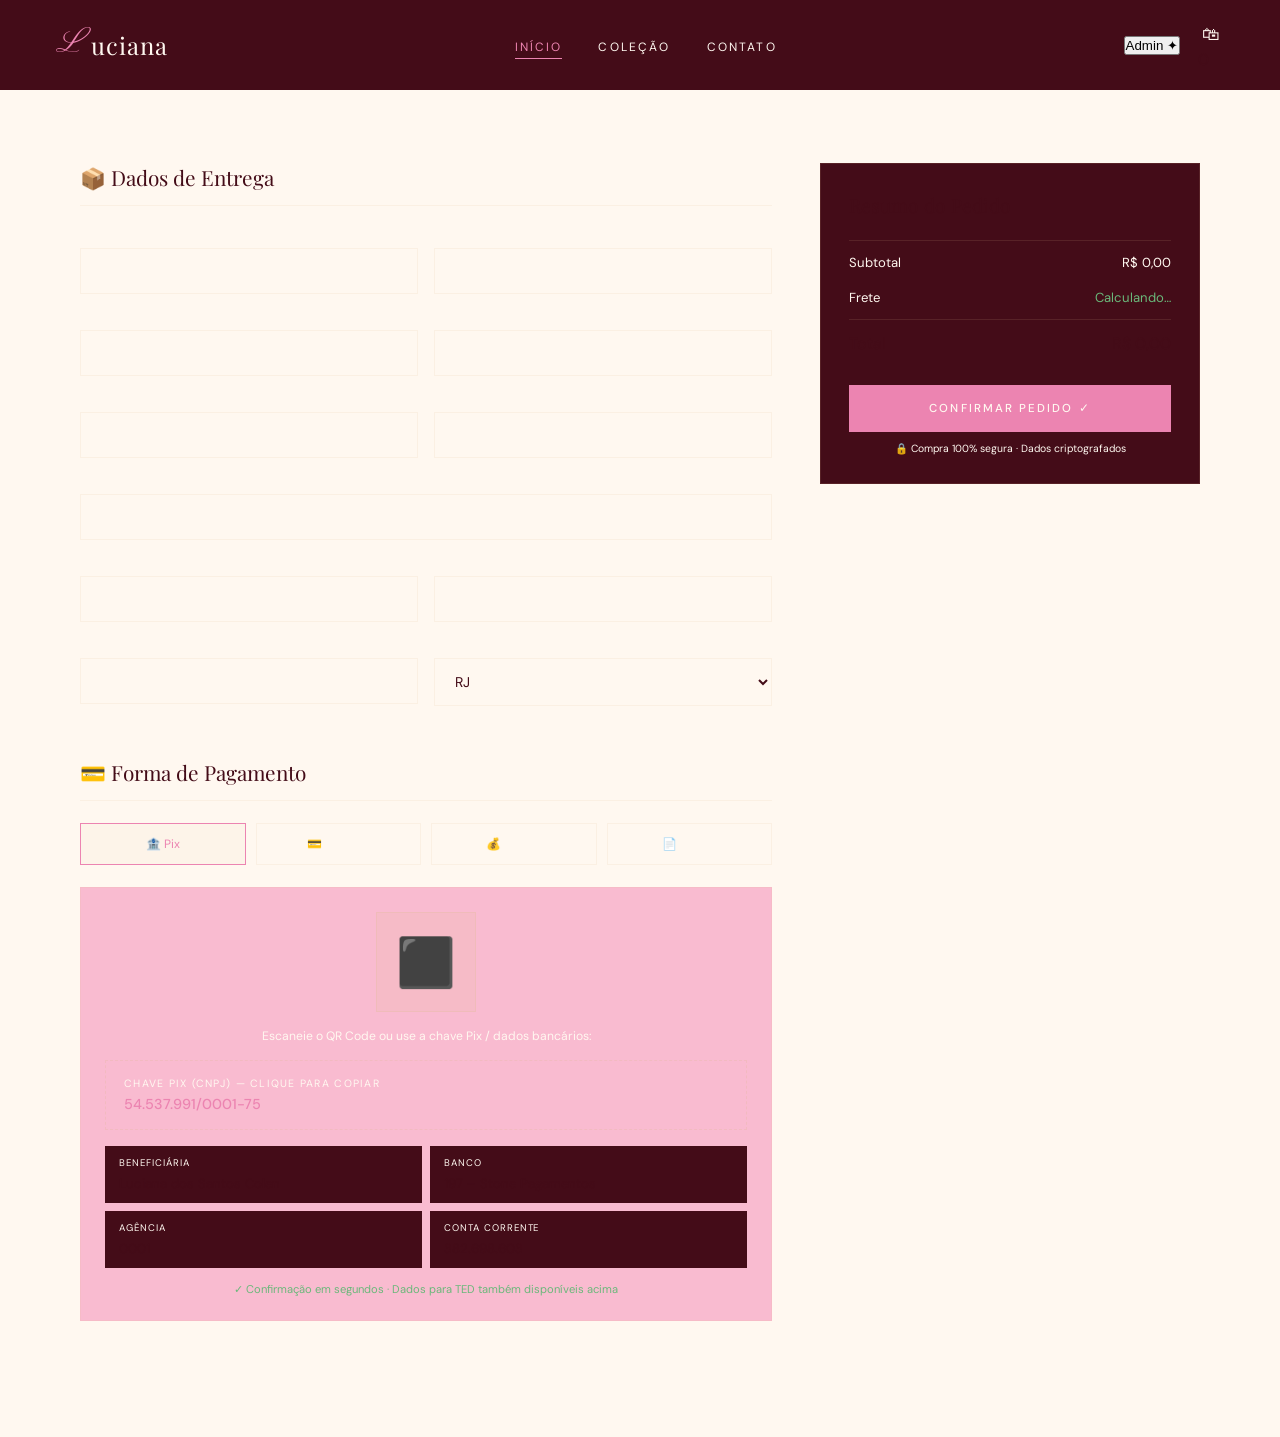
==== Checkout/index.html @ d931129f "Backup" ====
<!DOCTYPE html>
<html lang="en">

<head>
    <meta charset="UTF-8">
    <meta name="viewport" content="width=device-width, initial-scale=1.0">
    <title>Finalize seu Pedido</title>

    <link
        href="https://fonts.googleapis.com/css2?family=Playfair+Display:ital,wght@0,400;0,700;1,400;1,700&family=DM+Sans:wght@300;400;500&family=Pinyon+Script&display=swap"
        rel="stylesheet">

    <link rel="stylesheet" href="./style.css">

</head>


<body>

    <nav id="navbar">
        <div class="logo" onclick="goPage('home')">
            <span class="logo-script">L</span>
            <span>uciana</span>
        </div>

        <ul class="nav-center">
            <li><a onclick="goPage('home')" id="nav-home" class="active">Início</a></li>
            <li><a onclick="goPage('loja')" id="nav-loja">Coleção</a></li>
            <li><a onclick="openContato()">Contato</a></li>
        </ul>

        <div class="nav-right">
            <button class="admin-btn" onclick="openLogin()">Admin ✦</button>
            <div class="cart-wrap">
                <button class="nav-icon-btn" onclick="toggleCart()">🛍</button>
                <div class="cart-badge" id="cart-badge">0</div>
            </div>
        </div>
    </nav>
    <div id="checkout" class="page">
        <button class="back-link" onclick="goPage('loja')">← Continuar comprando</button>

        <div class="checkout-layout">

            <!-- Formulário esquerdo -->
            <div>
                <!-- Entrega -->
                <div class="ck-sec">
                    <div class="ck-sec-title">📦 Dados de Entrega</div>

                    <div class="form-row">
                        <div class="fg"><label>Nome completo *</label><input id="f-nome"
                                placeholder="Seu nome completo"></div>
                        <div class="fg"><label>CPF *</label><input id="f-cpf" placeholder="000.000.000-00"
                                oninput="mCPF(this)"></div>
                    </div>
                    <div class="form-row">
                        <div class="fg"><label>E-mail *</label><input type="email" id="f-email"
                                placeholder="seu@email.com"></div>
                        <div class="fg"><label>Telefone *</label><input id="f-tel" placeholder="(21) 99999-0000"
                                oninput="mTel(this)"></div>
                    </div>
                    <div class="form-row">
                        <div class="fg"><label>CEP *</label><input id="f-cep" placeholder="00000-000"
                                oninput="mCEP(this)"></div>
                        <div class="fg"><label>Número</label><input id="f-num" placeholder="Nº"></div>
                    </div>
                    <div class="fg"><label>Endereço *</label><input id="f-end" placeholder="Rua, Avenida..."></div>
                    <div class="form-row">
                        <div class="fg"><label>Bairro</label><input id="f-bairro" placeholder="Bairro"></div>
                        <div class="fg"><label>Complemento</label><input id="f-compl" placeholder="Apto, bloco...">
                        </div>
                    </div>
                    <div class="form-row">
                        <div class="fg"><label>Cidade</label><input id="f-cidade" placeholder="Cidade"></div>
                        <div class="fg">
                            <label>Estado</label>
                            <select id="f-estado">
                                <option value="">UF</option>
                                <option>AC</option>
                                <option>AL</option>
                                <option>AP</option>
                                <option>AM</option>
                                <option>BA</option>
                                <option>CE</option>
                                <option>DF</option>
                                <option>ES</option>
                                <option>GO</option>
                                <option>MA</option>
                                <option>MT</option>
                                <option>MS</option>
                                <option>MG</option>
                                <option>PA</option>
                                <option>PB</option>
                                <option>PR</option>
                                <option>PE</option>
                                <option>PI</option>
                                <option selected>RJ</option>
                                <option>RN</option>
                                <option>RS</option>
                                <option>RO</option>
                                <option>RR</option>
                                <option>SC</option>
                                <option>SP</option>
                                <option>SE</option>
                                <option>TO</option>
                            </select>
                        </div>
                    </div>
                </div>

                <!-- Pagamento -->
                <div class="ck-sec">
                    <div class="ck-sec-title">💳 Forma de Pagamento</div>

                    <div class="pay-methods">
                        <div class="pm sel" id="pm-pix" onclick="selPay('pix')">🏦 Pix</div>
                        <div class="pm" id="pm-credito" onclick="selPay('credito')">💳 Crédito</div>
                        <div class="pm" id="pm-debito" onclick="selPay('debito')">💰 Débito</div>
                        <div class="pm" id="pm-boleto" onclick="selPay('boleto')">📄 Boleto</div>
                    </div>

                    <!-- PIX -->
                    <div class="pay-panel" id="pan-pix">
                        <div style="text-align:center;margin-bottom:16px">
                            <div class="qr-box">⬛</div>
                            <p style="font-size:.76rem;color:var(--text2);margin-bottom:14px">
                                Escaneie o QR Code ou use a chave Pix / dados bancários:
                            </p>
                        </div>
                        <div class="pix-cnpj-box" onclick="copyTxt('54537991000175','Chave Pix copiada! 📋')">
                            <div class="pix-label">Chave Pix (CNPJ) — clique para copiar</div>
                            <div class="pix-val">54.537.991/0001-75</div>
                        </div>
                        <div class="bank-grid">
                            <div class="bank-cell"><label>Beneficiária</label><span>Luciana dos Santos Colen</span>
                            </div>
                            <div class="bank-cell"><label>Banco</label><span>197 – Stone Pagamentos</span></div>
                            <div class="bank-cell"><label>Agência</label><span>0001</span></div>
                            <div class="bank-cell"><label>Conta Corrente</label><span>382.698.603</span></div>
                        </div>
                        <p class="pix-note">✓ Confirmação em segundos · Dados para TED também disponíveis acima</p>
                    </div>

                    <!-- CRÉDITO -->
                    <div class="pay-panel" id="pan-credito" style="display:none">
                        <div class="card-flags">
                            <div class="flag flag-v">VISA</div>
                            <div class="flag flag-m">MC</div>
                            <div class="flag flag-e">ELO</div>
                            <div class="flag flag-h">HIPER</div>
                        </div>
                        <div class="fg"><label>Número do Cartão</label><input id="cc-num"
                                placeholder="0000 0000 0000 0000" oninput="mCard(this)" maxlength="19"></div>
                        <div class="form-row">
                            <div class="fg"><label>Validade</label><input id="cc-exp" placeholder="MM/AA"
                                    oninput="mExp(this)" maxlength="5"></div>
                            <div class="fg"><label>CVV</label><input id="cc-cvv" placeholder="000" maxlength="4"></div>
                        </div>
                        <div class="fg"><label>Nome no Cartão</label><input id="cc-name"
                                placeholder="Como está no cartão" style="text-transform:uppercase"></div>
                        <div class="fg">
                            <label>Parcelamento</label>
                            <select id="parcelas" onchange="updParcel()">
                                <option value="1">1x sem juros</option>
                                <option value="2">2x sem juros</option>
                                <option value="3">3x sem juros</option>
                                <option value="6">6x sem juros</option>
                                <option value="10">10x + 1,99% a.m.</option>
                                <option value="12">12x + 1,99% a.m.</option>
                            </select>
                        </div>
                        <p class="inst-note" id="parcel-note">💳 Parcelamento sem juros disponível</p>
                    </div>

                    <!-- DÉBITO -->
                    <div class="pay-panel" id="pan-debito" style="display:none">
                        <div class="card-flags">
                            <div class="flag flag-v">VISA</div>
                            <div class="flag flag-m">MC</div>
                            <div class="flag flag-e">ELO</div>
                        </div>
                        <div class="fg"><label>Número do Cartão</label><input placeholder="0000 0000 0000 0000"
                                oninput="mCard(this)" maxlength="19"></div>
                        <div class="form-row">
                            <div class="fg"><label>Validade</label><input placeholder="MM/AA" oninput="mExp(this)"
                                    maxlength="5"></div>
                            <div class="fg"><label>CVV</label><input placeholder="000" maxlength="4"></div>
                        </div>
                        <div class="fg"><label>Nome no Cartão</label><input placeholder="Como está no cartão"
                                style="text-transform:uppercase"></div>
                        <p style="font-size:.72rem;color:#6ab87a;margin-top:6px">⚡ Débito aprovado instantaneamente</p>
                    </div>

                    <!-- BOLETO -->
                    <div class="pay-panel" id="pan-boleto" style="display:none">
                        <div style="text-align:center">
                            <div style="font-size:2.8rem;margin-bottom:10px">📄</div>
                            <p style="font-size:.82rem;color:var(--text2);margin-bottom:10px">
                                Vencimento em <strong>3 dias úteis</strong>. Gerado após confirmação do pedido.
                            </p>
                            <div class="boleto-bar"
                                onclick="copyTxt('34191090080100000000700000013000950000000000000','Código de barras copiado! 📋')">
                                34191.09008 01000.000007 00000.130009 5 00000000000000
                            </div>
                            <p style="font-size:.68rem;color:var(--text3)">Clique para copiar · Confirmação em 1–2 dias
                                úteis</p>
                        </div>
                        <div class="bank-grid" style="margin-top:16px">
                            <div class="bank-cell"><label>Banco</label><span>197 – Stone Pagamentos</span></div>
                            <div class="bank-cell"><label>Beneficiária</label><span>Luciana dos Santos Colen</span>
                            </div>
                            <div class="bank-cell"><label>CNPJ</label><span>54.537.991/0001-75</span></div>
                            <div class="bank-cell"><label>Conta</label><span>Ag 0001 · CC 382.698.603</span></div>
                        </div>
                    </div>
                </div><!-- fim ck-sec pagamento -->
            </div><!-- fim coluna esquerda -->

            <!-- Resumo do pedido (coluna direita) -->
            <div>
                <div class="order-summary">
                    <h3>Resumo do Pedido</h3>
                    <div id="sum-items"></div>
                    <hr class="sum-div">
                    <div class="sum-line"><span>Subtotal</span><span id="s-sub">R$ 0,00</span></div>
                    <div class="sum-line"><span>Frete</span><span id="s-frete" style="color:#6ab87a">Calculando…</span>
                    </div>
                    <hr class="sum-div">
                    <div class="sum-line sum-total"><span>Total</span><span id="s-total">R$ 0,00</span></div>
                    <button class="place-btn" onclick="placeOrder()">Confirmar Pedido ✓</button>
                    <p class="secure-note">🔒 Compra 100% segura · Dados criptografados</p>
                </div>
            </div>

        </div><!-- fim checkout-layout -->
    </div>
</body>

</html>
---- Checkout/style.css ----
:root {
    --bg: #fff8f0;
    --bg2: #440c18;
    --bg3: #f9bbd0;
    --surface: #531221;

    --border: rgba(220, 185, 140, .13);
    --border2: rgba(220, 185, 140, .22);

    --gold: #ec84b1;
    --gold2: #ec84b1;
    --gold3: #ec84b1;
    --blush: #ec84b1;
    --blush2: #ec84b1;

    --text: #440c18;
    --text2: #fff8f0;
    --text3: #fff8f0;
    --white: #faf7f2;
}

* {
    margin: 0;
    padding: 0;
    box-sizing: border-box;
}

html {
    scroll-behavior: smooth;
}

body {
    font-family: 'DM Sans', sans-serif;
    background: var(--bg);
    color: var(--text);
    overflow-x: hidden;
    cursor: default;
}


nav {
    background: #440c18;
    position: fixed;
    top: 0;
    left: 0;
    right: 0;
    z-index: 100;
    display: flex;
    align-items: center;
    justify-content: space-between;
    padding: 20px 56px;
    transition: all .4s;
}

.logo {
    font-family: 'Playfair Display', serif;
    font-size: 1.5rem;
    font-weight: 400;
    color: var(--bg);
    letter-spacing: .04em;
    cursor: pointer;
    display: flex;
    align-items: center;
    gap: 8px;
}

.logo-script {
    font-family: 'Pinyon Script', cursive;
    font-size: 2.1rem;
    color: var(--gold);
    line-height: 1;
}

.nav-center {
    display: flex;
    gap: 36px;
    list-style: none;
}

.nav-center a {
    font-size: .75rem;
    letter-spacing: .18em;
    text-transform: uppercase;
    color: var(--text2);
    text-decoration: none;
    cursor: pointer;
    position: relative;
    transition: color .25s;
}

.nav-center a::after {
    content: '';
    position: absolute;
    bottom: -4px;
    left: 0;
    right: 0;
    height: 1px;
    background: var(--gold);
    transform: scaleX(0);
    transition: transform .3s;
}

.nav-center a:hover,
.nav-center a.active {
    color: var(--gold);
}

.nav-center a:hover::after,
.nav-center a.active::after {
    transform: scaleX(1);
}

.nav-right {
    display: flex;
    align-items: center;
    gap: 18px;
}

.nav-icon-btn {
    background: none;
    border: none;
    cursor: pointer;
    color: var(--text2);
    font-size: 1.1rem;
    transition: color .2s;
    padding: 4px;
}

.nav-icon-btn:hover {
    color: var(--gold);
}


.checkout-btn {
    width: 100%;
    padding: 16px;
    background: var(--bg);
    color: var(--bg2);
    border: none;
    font-family: 'DM Sans', sans-serif;
    font-size: .72rem;
    letter-spacing: .18em;
    text-transform: uppercase;
    cursor: pointer;
    transition: all .3s;
    margin-top: 16px;
    font-weight: 500;
}

.checkout-btn:hover {
    background: var(--bg);
    transform: translateY(-2px);
}

/* ══════════════════════════════════════
   CHECKOUT
   ══════════════════════════════════════ */
#checkout {
    padding-top: 88px;
    background: var(--bg);
}

.back-link {
    display: inline-flex;
    align-items: center;
    gap: 8px;
    font-size: .72rem;
    letter-spacing: .12em;
    text-transform: uppercase;
    color: var(--text3);
    background: none;
    border: none;
    cursor: pointer;
    padding: 20px 80px;
    font-family: 'DM Sans', sans-serif;
    transition: color .2s;
}

.back-link:hover {
    color: var(--gold);
}

.checkout-layout {
    display: grid;
    grid-template-columns: 1fr 380px;
    gap: 48px;
    padding: 20px 80px 80px;
    max-width: 1300px;
    margin: 0 auto;
}

.ck-sec {
    margin-bottom: 36px;
}

.ck-sec-title {
    font-family: 'Playfair Display', serif;
    font-size: 1.3rem;
    font-weight: 400;
    color: var(--text);
    margin-bottom: 22px;
    padding-bottom: 14px;
    border-bottom: 1px solid var(--border);
    display: flex;
    align-items: center;
    gap: 10px;
}

.form-row {
    display: grid;
    grid-template-columns: 1fr 1fr;
    gap: 16px;
}

.fg {
    display: flex;
    flex-direction: column;
    gap: 7px;
    margin-bottom: 16px;
}

.fg label {
    font-size: .66rem;
    letter-spacing: .14em;
    text-transform: uppercase;
    color: var(--text3);
}

.fg input,
.fg select {
    padding: 13px 16px;
    border: 1px solid var(--border);
    background: var(--bg);
    font-family: 'DM Sans', sans-serif;
    font-size: .88rem;
    color: var(--text);
    outline: none;
    transition: border-color .25s;
}

.fg input:focus,
.fg select:focus {
    border-color: var(--gold);
}

.fg input::placeholder {
    color: var(--text3);
}

.fg select option {
    background: var(--bg3);
}

/* Métodos de pagamento */
.pay-methods {
    display: flex;
    gap: 10px;
    flex-wrap: wrap;
    margin-bottom: 22px;
}

.pm {
    padding: 12px 18px;
    border: 1px solid var(--border);
    cursor: pointer;
    display: flex;
    align-items: center;
    gap: 8px;
    font-size: .75rem;
    font-family: 'DM Sans', sans-serif;
    transition: all .25s;
    flex: 1;
    justify-content: center;
    color: var(--text2);
}

.pm.sel {
    border-color: var(--gold);
    color: var(--gold);
    background: rgba(220, 185, 140, .07);
}

.pm:hover:not(.sel) {
    border-color: var(--border2);
}

.pay-panel {
    background: var(--bg3);
    border: 1px solid var(--border);
    padding: 24px;
}

.pix-cnpj-box {
    border: 1px dashed var(--border2);
    padding: 16px 18px;
    cursor: pointer;
    transition: background .2s;
    margin-bottom: 16px;
}

.pix-cnpj-box:hover {
    background: rgba(220, 185, 140, .05);
}

.pix-label {
    font-size: .66rem;
    letter-spacing: .12em;
    text-transform: uppercase;
    color: var(--text3);
    margin-bottom: 5px;
}

.pix-val {
    font-size: .9rem;
    color: var(--gold);
    font-weight: 500;
}

.bank-grid {
    display: grid;
    grid-template-columns: 1fr 1fr;
    gap: 8px;
    margin-top: 14px;
}

.bank-cell {
    background: var(--bg2);
    padding: 10px 14px;
}

.bank-cell label {
    font-size: .6rem;
    letter-spacing: .1em;
    text-transform: uppercase;
    color: var(--text3);
    display: block;
    margin-bottom: 3px;
}

.bank-cell span {
    font-size: .82rem;
    color: var(--text);
}

.pix-note {
    font-size: .7rem;
    color: #6ab87a;
    text-align: center;
    margin-top: 14px;
}

.qr-box {
    width: 100px;
    height: 100px;
    background: var(--border);
    display: flex;
    align-items: center;
    justify-content: center;
    font-size: 3rem;
    margin: 0 auto 16px;
    border: 1px solid var(--border2);
}

.card-flags {
    display: flex;
    gap: 6px;
    margin-bottom: 14px;
}

.flag {
    padding: 4px 8px;
    font-size: .6rem;
    font-weight: 700;
    border-radius: 2px;
}

.flag-v {
    background: #1434cb;
    color: #fff;
}

.flag-m {
    background: #eb001b;
    color: #fff;
}

.flag-e {
    background: #f8c517;
    color: #000;
}

.flag-h {
    background: #f37020;
    color: #fff;
}

.boleto-bar {
    border: 1px dashed var(--border2);
    padding: 14px;
    font-size: .72rem;
    color: var(--text2);
    cursor: pointer;
    margin: 12px 0;
    word-break: break-all;
    text-align: center;
    transition: border-color .2s;
    letter-spacing: .04em;
}

.boleto-bar:hover {
    border-color: var(--gold);
}

.inst-note {
    font-size: .72rem;
    color: #6ab87a;
    margin-top: 6px;
}


.order-summary {
    background: var(--bg2);
    border: 1px solid var(--border);
    padding: 28px;
    position: sticky;
    top: 100px;
}

.order-summary h3 {
    font-family: 'Playfair Display', serif;
    font-size: 1.2rem;
    font-weight: 400;
    color: var(--text);
    margin-bottom: 22px;
}

.sum-item {
    display: flex;
    gap: 12px;
    margin-bottom: 16px;
    align-items: flex-start;
}

.sum-img {
    width: 54px;
    height: 66px;
    background: var(--bg3);
    display: flex;
    align-items: center;
    justify-content: center;
    font-size: 1.6rem;
    flex-shrink: 0;
}

.sum-info {
    flex: 1;
}

.sum-name {
    font-size: .84rem;
    color: var(--text);
    margin-bottom: 3px;
}

.sum-det {
    font-size: .7rem;
    color: var(--text3);
}

.sum-price {
    font-size: .88rem;
    color: var(--gold);
    font-weight: 500;
    white-space: nowrap;
}

.sum-line {
    display: flex;
    justify-content: space-between;
    padding: 9px 0;
    font-size: .82rem;
    color: var(--text2);
}

.sum-div {
    border: none;
    border-top: 1px solid var(--border);
    margin: 4px 0;
}

.sum-total {
    font-size: 1rem;
    font-weight: 500;
    color: var(--text);
}

.place-btn {
    width: 100%;
    padding: 16px;
    background: var(--gold);
    color: var(--bg);
    border: none;
    font-family: 'DM Sans', sans-serif;
    font-size: .72rem;
    letter-spacing: .18em;
    text-transform: uppercase;
    cursor: pointer;
    transition: all .3s;
    margin-top: 22px;
    font-weight: 500;
}

.place-btn:hover {
    background: var(--gold2);
}

.secure-note {
    font-size: .65rem;
    color: var(--text3);
    text-align: center;
    margin-top: 10px;
}
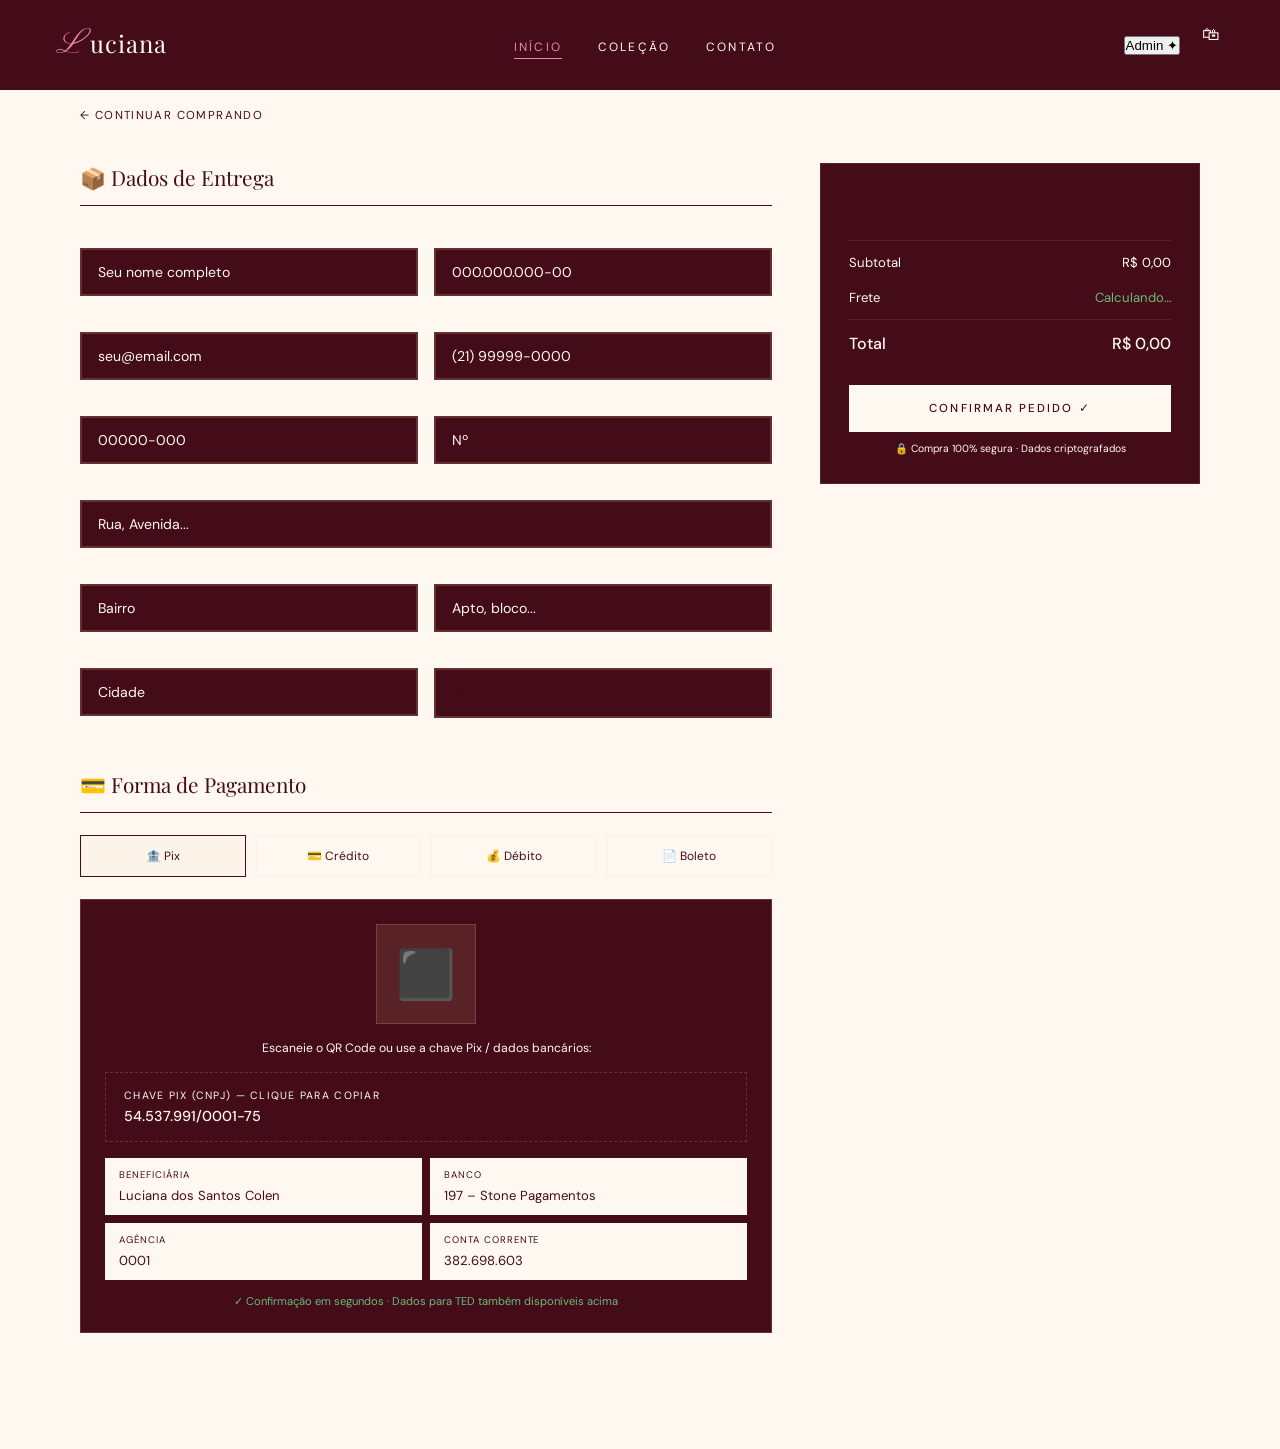
==== commit 8e905cf9: "update modals" ====
--- a/Checkout/index.html
+++ b/Checkout/index.html
@@ -18,15 +18,18 @@
 <body>
 
     <nav id="navbar">
-        <div class="logo" onclick="goPage('home')">
-            <span class="logo-script">L</span>
-            <span>uciana</span>
+        <div class="logo">
+            <a href="../index.html" style="text-decoration: none; color: inherit;">
+                <span class="logo-script">L</span>
+                <span>uciana</span>
+            </a>
+
         </div>
 
         <ul class="nav-center">
-            <li><a onclick="goPage('home')" id="nav-home" class="active">Início</a></li>
-            <li><a onclick="goPage('loja')" id="nav-loja">Coleção</a></li>
-            <li><a onclick="openContato()">Contato</a></li>
+            <li><a href="../index.html" id="nav-home" class="active">Início</a></li>
+            <li><a href="../index.html" id="nav-loja">Coleção</a></li>
+            <li><a href="../index.html">Contato</a></li>
         </ul>
 
         <div class="nav-right">
@@ -235,6 +238,20 @@
 
         </div><!-- fim checkout-layout -->
     </div>
+
+    <script>
+        let curPay = 'pix';
+
+        function selPay(t) {
+            ['pix', 'credito', 'debito', 'boleto'].forEach(x => {
+                document.getElementById('pm-' + x).classList.remove('sel');
+                document.getElementById('pan-' + x).style.display = 'none';
+            });
+            document.getElementById('pm-' + t).classList.add('sel');
+            document.getElementById('pan-' + t).style.display = 'block';
+            curPay = t;
+        }
+    </script>
 </body>
 
 </html>
--- a/Checkout/style.css
+++ b/Checkout/style.css
@@ -155,368 +155,186 @@
 /* ══════════════════════════════════════
    CHECKOUT
    ══════════════════════════════════════ */
-#checkout {
-    padding-top: 88px;
-    background: var(--bg);
-}
+#checkout { padding-top: 88px; background: var(--bg); }
 
 .back-link {
-    display: inline-flex;
-    align-items: center;
-    gap: 8px;
-    font-size: .72rem;
-    letter-spacing: .12em;
-    text-transform: uppercase;
-    color: var(--text3);
-    background: none;
-    border: none;
-    cursor: pointer;
-    padding: 20px 80px;
-    font-family: 'DM Sans', sans-serif;
-    transition: color .2s;
-}
-
-.back-link:hover {
-    color: var(--gold);
-}
+  display: inline-flex;
+  align-items: center;
+  gap: 8px;
+  font-size: .72rem;
+  letter-spacing: .12em;
+  text-transform: uppercase;
+  color: var(--bg2);
+  background: none;
+  border: none;
+  cursor: pointer;
+  padding: 20px 80px;
+  font-family: 'DM Sans', sans-serif;
+  transition: color .2s;
+}
+.back-link:hover { color: var(--gold); }
 
 .checkout-layout {
-    display: grid;
-    grid-template-columns: 1fr 380px;
-    gap: 48px;
-    padding: 20px 80px 80px;
-    max-width: 1300px;
-    margin: 0 auto;
-}
-
-.ck-sec {
-    margin-bottom: 36px;
-}
-
+  display: grid;
+  grid-template-columns: 1fr 380px;
+  gap: 48px;
+  padding: 20px 80px 80px;
+  max-width: 1300px;
+  margin: 0 auto;
+}
+
+.ck-sec { margin-bottom: 36px; }
 .ck-sec-title {
-    font-family: 'Playfair Display', serif;
-    font-size: 1.3rem;
-    font-weight: 400;
-    color: var(--text);
-    margin-bottom: 22px;
-    padding-bottom: 14px;
-    border-bottom: 1px solid var(--border);
-    display: flex;
-    align-items: center;
-    gap: 10px;
-}
-
-.form-row {
-    display: grid;
-    grid-template-columns: 1fr 1fr;
-    gap: 16px;
-}
-
-.fg {
-    display: flex;
-    flex-direction: column;
-    gap: 7px;
-    margin-bottom: 16px;
-}
-
-.fg label {
-    font-size: .66rem;
-    letter-spacing: .14em;
-    text-transform: uppercase;
-    color: var(--text3);
-}
+  font-family: 'Playfair Display', serif;
+  font-size: 1.3rem;
+  font-weight: 400;
+  color: var(--text);
+  margin-bottom: 22px;
+  padding-bottom: 14px;
+  border-bottom: 1px solid var(--bg2);
+  display: flex;
+  align-items: center;
+  gap: 10px;
+}
+
+.form-row { display: grid; grid-template-columns: 1fr 1fr; gap: 16px; }
+
+.fg { display: flex; flex-direction: column; gap: 7px; margin-bottom: 16px; }
+.fg label { font-size: .66rem; letter-spacing: .14em; text-transform: uppercase; color: var(--text3); }
 
 .fg input,
 .fg select {
-    padding: 13px 16px;
-    border: 1px solid var(--border);
-    background: var(--bg);
-    font-family: 'DM Sans', sans-serif;
-    font-size: .88rem;
-    color: var(--text);
-    outline: none;
-    transition: border-color .25s;
-}
-
+  padding: 13px 16px;
+  border: 2px solid var(--border2);
+  background: var(--bg2);
+  font-family: 'DM Sans', sans-serif;
+  font-size: .88rem;
+  color: var(--text);
+  outline: none;
+  transition: border-color .25s;
+}
 .fg input:focus,
-.fg select:focus {
-    border-color: var(--gold);
-}
-
-.fg input::placeholder {
-    color: var(--text3);
-}
-
-.fg select option {
-    background: var(--bg3);
-}
+.fg select:focus     { border-color: var(--border2); }
+.fg input::placeholder { color: var(--text2); }
+.fg select option    { background: var(--bg); }
+
 
 /* Métodos de pagamento */
-.pay-methods {
-    display: flex;
-    gap: 10px;
-    flex-wrap: wrap;
-    margin-bottom: 22px;
-}
+.pay-methods { display: flex; gap: 10px; flex-wrap: wrap; margin-bottom: 22px; }
 
 .pm {
-    padding: 12px 18px;
-    border: 1px solid var(--border);
-    cursor: pointer;
-    display: flex;
-    align-items: center;
-    gap: 8px;
-    font-size: .75rem;
-    font-family: 'DM Sans', sans-serif;
-    transition: all .25s;
-    flex: 1;
-    justify-content: center;
-    color: var(--text2);
-}
-
-.pm.sel {
-    border-color: var(--gold);
-    color: var(--gold);
-    background: rgba(220, 185, 140, .07);
-}
-
-.pm:hover:not(.sel) {
-    border-color: var(--border2);
-}
-
-.pay-panel {
-    background: var(--bg3);
-    border: 1px solid var(--border);
-    padding: 24px;
-}
+  padding: 12px 18px;
+  border: 1px solid var(--border);
+  cursor: pointer;
+  display: flex;
+  align-items: center;
+  gap: 8px;
+  font-size: .75rem;
+  font-family: 'DM Sans', sans-serif;
+  transition: all .25s;
+  flex: 1;
+  justify-content: center;
+  color: var(--text);
+}
+.pm.sel          { border-color: var(--bg2); color: var(--bg2); background: rgba(220,185,140,.07); }
+.pm:hover:not(.sel) { border-color: var(--border2); }
+
+.pay-panel { background: var(--bg2); border: 1px solid var(--border2); padding: 24px; }
 
 .pix-cnpj-box {
-    border: 1px dashed var(--border2);
-    padding: 16px 18px;
-    cursor: pointer;
-    transition: background .2s;
-    margin-bottom: 16px;
-}
-
-.pix-cnpj-box:hover {
-    background: rgba(220, 185, 140, .05);
-}
-
-.pix-label {
-    font-size: .66rem;
-    letter-spacing: .12em;
-    text-transform: uppercase;
-    color: var(--text3);
-    margin-bottom: 5px;
-}
-
-.pix-val {
-    font-size: .9rem;
-    color: var(--gold);
-    font-weight: 500;
-}
+  border: 1px dashed var(--border2);
+  padding: 16px 18px;
+  cursor: pointer;
+  transition: background .2s;
+  margin-bottom: 16px;
+}
+.pix-cnpj-box:hover { background: rgba(220,185,140,.05); }
+
+.pix-label { font-size: .66rem; letter-spacing: .12em; text-transform: uppercase; color: var(--text2); margin-bottom: 5px; }
+.pix-val   { font-size: .9rem; color: var(--bg); font-weight: 500; }
 
 .bank-grid {
-    display: grid;
-    grid-template-columns: 1fr 1fr;
-    gap: 8px;
-    margin-top: 14px;
-}
-
-.bank-cell {
-    background: var(--bg2);
-    padding: 10px 14px;
-}
-
-.bank-cell label {
-    font-size: .6rem;
-    letter-spacing: .1em;
-    text-transform: uppercase;
-    color: var(--text3);
-    display: block;
-    margin-bottom: 3px;
-}
-
-.bank-cell span {
-    font-size: .82rem;
-    color: var(--text);
-}
-
-.pix-note {
-    font-size: .7rem;
-    color: #6ab87a;
-    text-align: center;
-    margin-top: 14px;
-}
+  display: grid;
+  grid-template-columns: 1fr 1fr;
+  gap: 8px;
+  margin-top: 14px;
+}
+.bank-cell { background: var(--bg); padding: 10px 14px; }
+.bank-cell label { font-size: .6rem; letter-spacing: .1em; text-transform: uppercase; color: var(--bg2); display: block; margin-bottom: 3px; }
+.bank-cell span  { font-size: .82rem; color: var(--text); }
+
+.pix-note { font-size: .7rem; color: #6ab87a; text-align: center; margin-top: 14px; }
 
 .qr-box {
-    width: 100px;
-    height: 100px;
-    background: var(--border);
-    display: flex;
-    align-items: center;
-    justify-content: center;
-    font-size: 3rem;
-    margin: 0 auto 16px;
-    border: 1px solid var(--border2);
-}
-
-.card-flags {
-    display: flex;
-    gap: 6px;
-    margin-bottom: 14px;
-}
-
-.flag {
-    padding: 4px 8px;
-    font-size: .6rem;
-    font-weight: 700;
-    border-radius: 2px;
-}
-
-.flag-v {
-    background: #1434cb;
-    color: #fff;
-}
-
-.flag-m {
-    background: #eb001b;
-    color: #fff;
-}
-
-.flag-e {
-    background: #f8c517;
-    color: #000;
-}
-
-.flag-h {
-    background: #f37020;
-    color: #fff;
-}
+  width: 100px; height: 100px;
+  background: var(--border);
+  display: flex;
+  align-items: center;
+  justify-content: center;
+  font-size: 3rem;
+  margin: 0 auto 16px;
+  border: 1px solid var(--border2);
+}
+
+.card-flags { display: flex; gap: 6px; margin-bottom: 14px; }
+.flag { padding: 4px 8px; font-size: .6rem; font-weight: 700; border-radius: 2px; }
+.flag-v { background: #1434cb; color: #fff; }
+.flag-m { background: #eb001b; color: #fff; }
+.flag-e { background: #f8c517; color: #000; }
+.flag-h { background: #f37020; color: #fff; }
 
 .boleto-bar {
-    border: 1px dashed var(--border2);
-    padding: 14px;
-    font-size: .72rem;
-    color: var(--text2);
-    cursor: pointer;
-    margin: 12px 0;
-    word-break: break-all;
-    text-align: center;
-    transition: border-color .2s;
-    letter-spacing: .04em;
-}
-
-.boleto-bar:hover {
-    border-color: var(--gold);
-}
-
-.inst-note {
-    font-size: .72rem;
-    color: #6ab87a;
-    margin-top: 6px;
-}
-
-
+  border: 1px dashed var(--border2);
+  padding: 14px;
+  font-size: .72rem;
+  color: var(--text2);
+  cursor: pointer;
+  margin: 12px 0;
+  word-break: break-all;
+  text-align: center;
+  transition: border-color .2s;
+  letter-spacing: .04em;
+}
+.boleto-bar:hover { border-color: var(--gold); }
+
+.inst-note { font-size: .72rem; color: #6ab87a; margin-top: 6px; }
+
+/* ── Resumo do pedido ────────────────── */
 .order-summary {
-    background: var(--bg2);
-    border: 1px solid var(--border);
-    padding: 28px;
-    position: sticky;
-    top: 100px;
-}
-
-.order-summary h3 {
-    font-family: 'Playfair Display', serif;
-    font-size: 1.2rem;
-    font-weight: 400;
-    color: var(--text);
-    margin-bottom: 22px;
-}
-
-.sum-item {
-    display: flex;
-    gap: 12px;
-    margin-bottom: 16px;
-    align-items: flex-start;
-}
-
-.sum-img {
-    width: 54px;
-    height: 66px;
-    background: var(--bg3);
-    display: flex;
-    align-items: center;
-    justify-content: center;
-    font-size: 1.6rem;
-    flex-shrink: 0;
-}
-
-.sum-info {
-    flex: 1;
-}
-
-.sum-name {
-    font-size: .84rem;
-    color: var(--text);
-    margin-bottom: 3px;
-}
-
-.sum-det {
-    font-size: .7rem;
-    color: var(--text3);
-}
-
-.sum-price {
-    font-size: .88rem;
-    color: var(--gold);
-    font-weight: 500;
-    white-space: nowrap;
-}
-
-.sum-line {
-    display: flex;
-    justify-content: space-between;
-    padding: 9px 0;
-    font-size: .82rem;
-    color: var(--text2);
-}
-
-.sum-div {
-    border: none;
-    border-top: 1px solid var(--border);
-    margin: 4px 0;
-}
-
-.sum-total {
-    font-size: 1rem;
-    font-weight: 500;
-    color: var(--text);
-}
+  background: var(--bg2);
+  border: 1px solid var(--border);
+  padding: 28px;
+  position: sticky;
+  top: 100px;
+}
+.order-summary h3 { font-family: 'Playfair Display', serif; font-size: 1.2rem; font-weight: 400; color: var(--text); margin-bottom: 22px; }
+
+.sum-item { display: flex; gap: 12px; margin-bottom: 16px; align-items: flex-start; }
+.sum-img  { width: 54px; height: 66px; background: var(--bg3); display: flex; align-items: center; justify-content: center; font-size: 1.6rem; flex-shrink: 0; }
+.sum-info { flex: 1; }
+.sum-name { font-size: .84rem; color: var(--bg); margin-bottom: 3px; }
+.sum-det  { font-size: .7rem; color: var(--text3); }
+.sum-price{ font-size: .88rem; color: var(--bg); font-weight: 500; white-space: nowrap; }
+
+.sum-line  { display: flex; justify-content: space-between; padding: 9px 0; font-size: .82rem; color: var(--text2); }
+.sum-div   { border: none; border-top: 1px solid var(--border); margin: 4px 0; }
+.sum-total { font-size: 1rem; font-weight: 500; color: var(--text2); }
 
 .place-btn {
-    width: 100%;
-    padding: 16px;
-    background: var(--gold);
-    color: var(--bg);
-    border: none;
-    font-family: 'DM Sans', sans-serif;
-    font-size: .72rem;
-    letter-spacing: .18em;
-    text-transform: uppercase;
-    cursor: pointer;
-    transition: all .3s;
-    margin-top: 22px;
-    font-weight: 500;
-}
-
-.place-btn:hover {
-    background: var(--gold2);
-}
-
-.secure-note {
-    font-size: .65rem;
-    color: var(--text3);
-    text-align: center;
-    margin-top: 10px;
-}  +  width: 100%;
+  padding: 16px;
+  background: var(--bg);
+  color: var(--bg2);
+  border: none;
+  font-family: 'DM Sans', sans-serif;
+  font-size: .72rem;
+  letter-spacing: .18em;
+  text-transform: uppercase;
+  cursor: pointer;
+  transition: all .3s;
+  margin-top: 22px;
+  font-weight: 500;
+}
+.place-btn:hover { background: var(--gold2); }
+
+.secure-note { font-size: .65rem; color: var(--text3); text-align: center; margin-top: 10px; }
